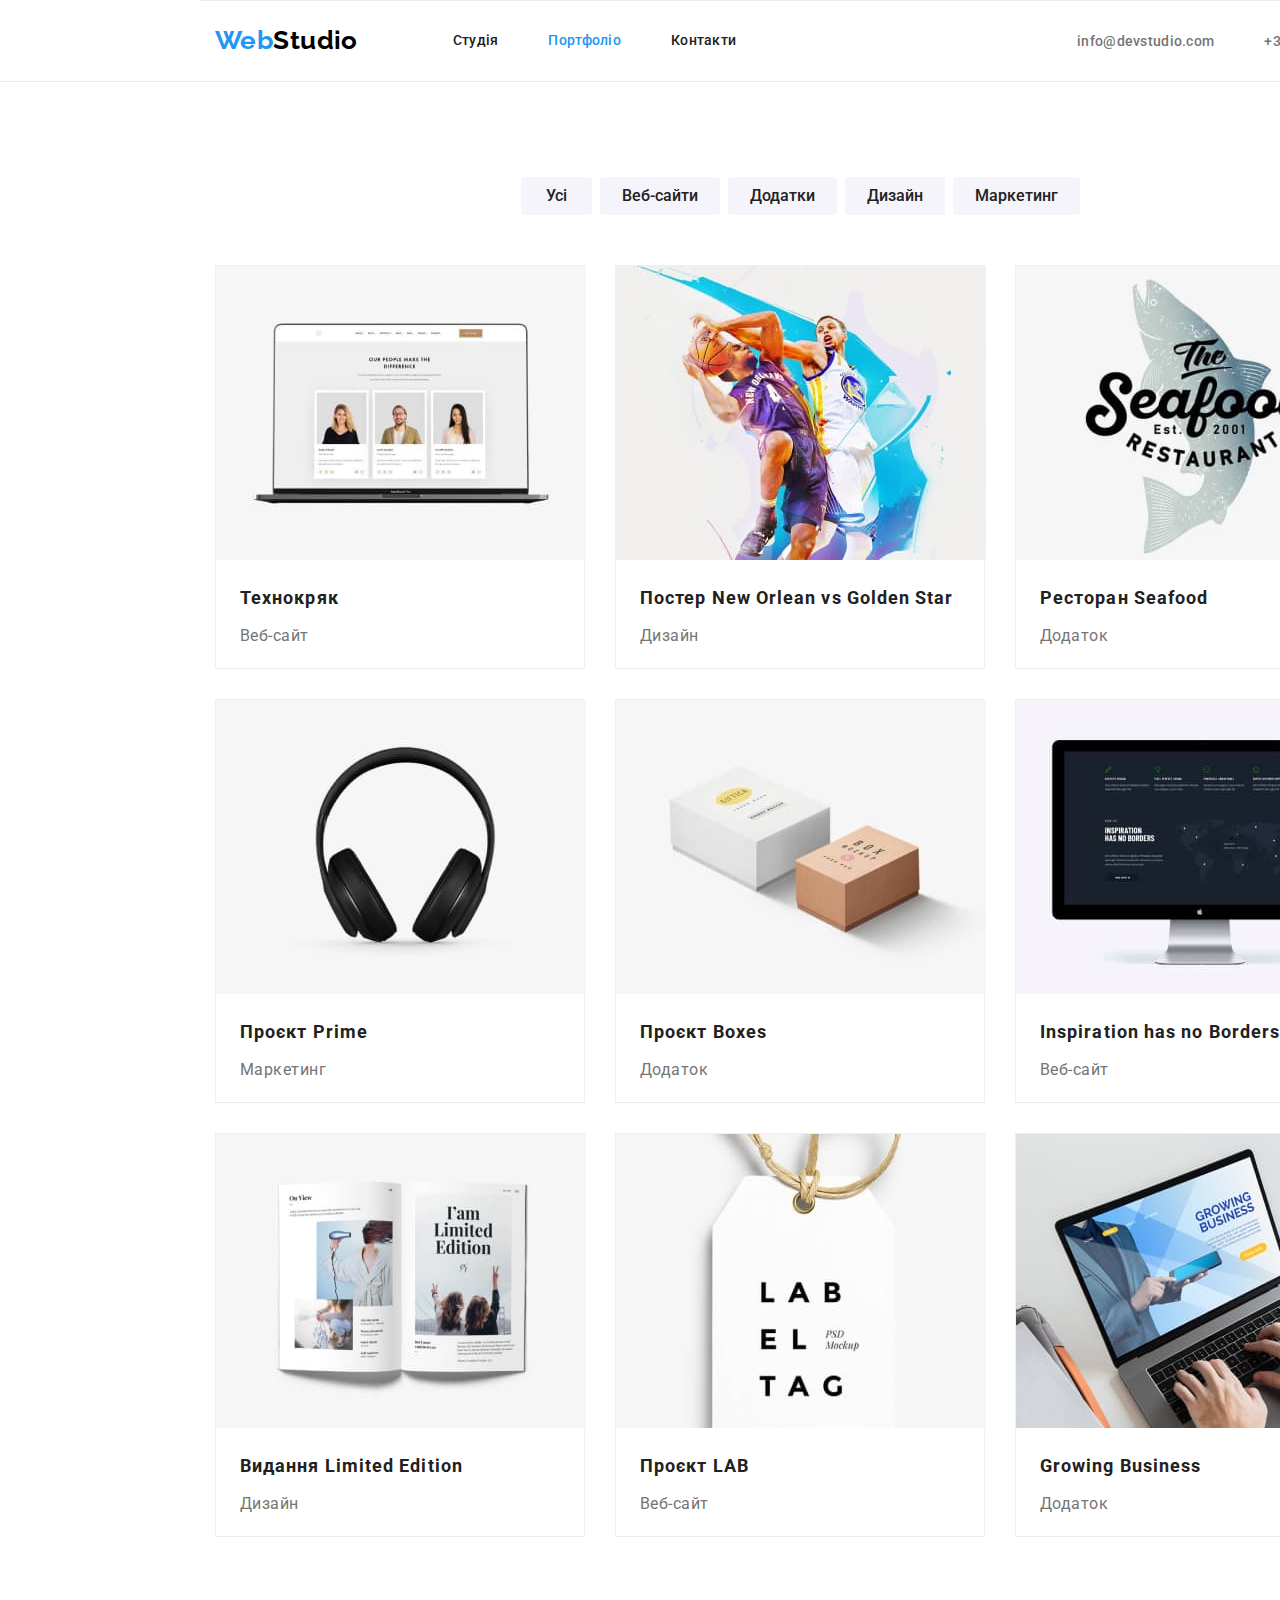
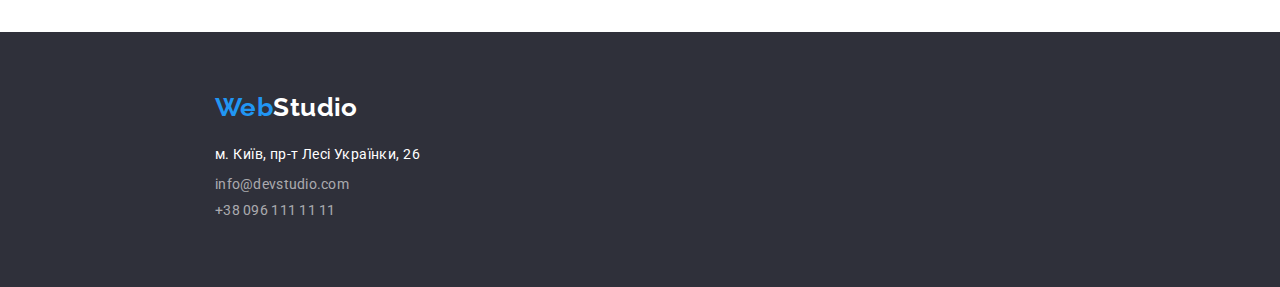
==== portfolio.html @ f29b72a9 "Initial commit" ====
<!DOCTYPE html>
<html lang="uk">

<head>
    <meta charset="UTF-8" />
    <meta http-equiv="X-UA-Compatible" content="IE=edge" />
    <meta name="viewport" content="width=device-width, initial-scale=1.0" />
    <title>Document</title>
    <link rel="preconnect" href="https://fonts.googleapis.com">
    <link rel="preconnect" href="https://fonts.gstatic.com" crossorigin>
    <link href="https://fonts.googleapis.com/css2?family=Raleway:wght@700&family=Roboto:wght@400;500;700;900&display=swap"
        rel="stylesheet">
    <link rel="stylesheet" href="https://cdnjs.cloudflare.com/ajax/libs/modern-normalize/1.1.0/modern-normalize.min.css">
    <link rel="stylesheet" href="css/stils.css">
</head>

<body>
    <header>
        <div class="container main-nav">
            <nav class="navigation">
                <a class="logo" lang="en" href="/"> <span class="logo-head">Web</span>Studio </a>
                <ul class="site-nav list">
                    <li class="nav-item"><a class="link " href="./index.html">Студія</a></li>
                    <li class="nav-item"><a class="link carent" href="./portfolio.html">Портфоліо</a></li>
                    <li class="nav-item"><a class="link" href="">Контакти</a></li>
                </ul>
            </nav>
            <!--Comnacts-->
            <ul class="contacts list">
                <li class="contact-item"><a class="contact-link" href="mailto:info@devstudio.com">info@devstudio.com</a></li>
                <li class="contact-item"><a class="contact-link" href="tel:+380961111111">+38 096 111 11 11</a></li>
            </ul>
        </div>
    </header>
    <main>
        <!-- oll -->
        <section class="section">
            <h1 class="visually-hidden">Усі роботи</h1>
 <div class="container buttons" >
                <ul class="filtr-ptn list">
                    <li class="filtr-item">
                        <button class="filtr-button oll" type="button">Усі</button>
                    </li>
                    <li class="filtr-item">
                        <button class="filtr-button" type="button">Веб-сайти</button>
                    </li>
                    <li class="filtr-item">
                        <button class="filtr-button" type="button">Додатки</button>
                    </li>
                    <li class="filtr-item">
                        <button class="filtr-button" type="button">Дизайн</button>
                    </li>
                    <li class="filtr-item">
                        <button class="filtr-button" type="button">Маркетинг</button>
                    </li>
                </ul>
 </div>
 <div class="container">
                <ul class="project list">
                    <li class="project-item">
                        <a href="">
                            <img src="images/img11.jpg" alt="Технокряк" width="370" height="294">
                            <div class="description">
                                <h2 class="project-title">Технокряк</h2> 
                                <p class="project-text">Веб-сайт</p>
                            </div>
                            <!--<p class="text">Технокрик це майданчик розростання коронавірусу. Компанія використовує цю платформу для цифрового шпигунства та атак на
                            захищені ресурси конкурентів</p> -->
                        </a>            
                    </li>
                    <li class="project-item">
                        <a href="">
                            <img src="images/img12.jpg" alt="ноутбук" width="370" height="294">
                            <div class="description">
                                <h2 class="project-title">Постер New Orlean vs Golden Star</h2>       
                                <p class="project-text">Дизайн</p>
                            </div>
                            <!-- <p class="text">Технокрик це майданчик розростання коронавірусу. Компанія використовує цю платформу для цифрового шпигунства та атак на
                            захищені ресурси конкурентів</p> -->
                        </a> 
                    </li>
                    <li class="project-item">
                        <a href="">
                            <img src="images/img13.jpg" alt="вивіска" width="370" height="294">
                            <div class="description">
                                <h2 class="project-title">Ресторан Seafood</h2> 
                                <p class="project-text">Додаток</p>
                            </div>
                            <!-- <p class="text">Технокрик це майданчик розростання коронавірусу. Компанія використовує цю платформу для цифрового шпигунства та атак на
                            захищені ресурси конкурентів</p> -->
                        </a>               
                    </li>
                    <li class="project-item">
                        <a href="">
                            <img src="images/img14.jpg" alt="навушники" width="370" height="294">
                            <div class="description">
                                <h2 class="project-title">Проєкт Prime</h2> 
                                <p class="project-text">Маркетинг</p>
                            </div>
                            <!-- <p class="text">Технокрик це майданчик розростання коронавірусу. Компанія використовує цю платформу для цифрового шпигунства та атак на
                            захищені ресурси конкурентів</p> -->
                        </a>
                    </li>                
                    <li class="project-item">
                        <a href="">
                            <img src="images/img15.jpg" alt="коробки" width="370" height="294">
                           <div class="description">
                                <h2 class="project-title">Проєкт Boxes</h2> 
                                <p class="project-text">Додаток</p>
                           </div>
                            <!-- <p class="text">Технокрик це майданчик розростання коронавірусу. Компанія використовує цю платформу для цифрового шпигунства та атак на
                            захищені ресурси конкурентів</p> -->
                        </a>               
                    </li>
                    <li class="project-item">
                        <a href="">
                            <img src="images/img16.jpg" alt="монітор" width="370" height="294">
                            <div class="description">
                                <h2 class="project-title">Inspiration has no Borders</h2>        
                                <p class="project-text">Веб-сайт</p>
                            </div>
                            <!-- <p class="text">Технокрик це майданчик розростання коронавірусу. Компанія використовує цю платформу для цифрового шпигунства та атак на
                            захищені ресурси конкурентів</p> -->
                         </a>
                    </li>
                    <li class="project-item">
                        <a href="">
                            <img src="images/img17.jpg" alt="книга" width="370" height="294">
                            <div class="description">
                                <h2 class="project-title">Видання Limited Edition</h2> 
                                <p class="project-text">Дизайн</p>
                            </div>
                            <!-- <p class="text">Технокрик це майданчик розростання коронавірусу. Компанія використовує цю платформу для цифрового шпигунства та атак на
                            захищені ресурси конкурентів</p> -->
                        </a>
                    </li>
                    <li class="project-item">
                        <a href="">
                            <img src="images/img18.jpg" alt="бирка" width="370" height="294">
                            <div class="description">
                                <h2 class="project-title">Проєкт LAB</h2> 
                                <p class="project-text">Веб-сайт</p>
                            </div>
                            <!-- <p class="text">Технокрик це майданчик розростання коронавірусу. Компанія використовує цю платформу для цифрового шпигунства та атак на
                            захищені ресурси конкурентів</p> -->
        
                        </a>            
                    </li>
                        
                     <li class="project-item">
                        <a href="">
                            <img src="images/img19.jpg" alt="лептоп" width="370" height="294">
                            <div class="description">
                                <h2 class="project-title">Growing Business</h2> 
                                <p class="project-text">Додаток</p>
                            </div>
                            <!-- <p class="text">Технокрик це майданчик розростання коронавірусу. Компанія використовує цю платформу для цифрового шпигунства та атак на
                            захищені ресурси конкурентів</p> -->
        
                        </a>              
                    </li>
                </ul>
 </div>
        </section>
    </main>
    <footer>
        <div class="footer">
            <div class="container">
                <a class="logo" lang="en" href="/"> <span class="logo-head">Web</span>Studio </a>
                <address>
                    <ul class="contacts list">
                        <li><a class="address-link" href="">м. Київ, пр-т Лесі Українки, 26</a></li>
                        <li><a class="contact-link" href="mailto:info@devstudio.com">info@devstudio.com</a></li>
                        <li><a class="contact-link" href="tel:+380961111111">+38 096 111 11 11</a></li>
                    </ul>
                </address>
            </div>
        </div>
    
    </footer>
</body>

</html>
---- css/stils.css ----
/* основной текст #757575/
/* вторичный  #212121 /

/* основной фон #F5F5F5*/
/* вторичный фон #F5F4FA*/
/* акцнт #2196F3 */



:root {
    --primary-text-color: #757575;
    --secondary-text-color:#ffffff;
    --title-text-color:#212121;
    --accent-text-color:#2196F3;
    --primery-bg-color:#FFFFFF;
    --secondary-bg-color:#F5F4FA;
    --buttons-color: #F5F4FA;
    --bg-color-html: #ffffff;
}

.list {   
    list-style: none;
 
}
p,
h1,
h2,
h3,
h4,
h5,
h6 {
    margin: 0;
}

ul,
ol {
    margin: 0;
    padding-left: 0;
}

button {
    cursor: pointer;
}

address {
    font-style: normal;
}
a {
    text-decoration: none;
}
img { 
    display: block;

}

body {

    color: var(--primary-text-color);
    font-family: Roboto, sans-serif;
    font-size: 14px;
    letter-spacing: 0.03em;
}

header {
    border-bottom: 1px solid #ECECEC;
    width: 1600px;
    margin: 0 auto;
    background-color: var(--primery-bg-color);
}

main {
    width: 1600px;
    margin: 0 auto;
    background-color: var(--primery-bg-color);
}

footer {
    width: 1600px;
    margin: 0 auto;
}
.visually-hidden {
    position: absolute;
    width: 1px;
    height: 1px;
    margin: -1px;
    border: 0;
    padding: 0;

    white-space: nowrap;
    clip-path: inset(100%);
    clip: rect(0 0 0 0);
    overflow: hidden;
}

.section {
    padding-bottom: 95px;
    padding-top: 95px;
}

/* styles index */



/* site nav */
    
.main-nav {
    border-top: 1px solid #ECECEC;;
    display: flex;
    align-items: center;
}

.navigation {
    display: flex;
    align-items: center;
}

.logo-head {
    color:var(--accent-text-color);

 }

.logo {

    color: #000000;

    font-family: Raleway, cursive;
    font-style: normal;
    font-weight: 700;
    font-size: 26px;
    line-height: 1.2;
}

.site-nav {
    display: flex;
    margin-left: 95px;
}


.nav-item {

}

.nav-item +.nav-item {
    margin-left: 50px;
}


.site-nav .link {
    display: block;
    padding-top: 32px;
    padding-bottom: 32px;

    color:var(--title-text-color);
    font-weight: 500;
    line-height: 1.14;
    letter-spacing: 0.02em;
}
.site-nav .link:hover,
.site-nav .link:focus {
    color:var(--accent-text-color);   
}

.site-nav .link.carent {
    color: var(--accent-text-color);
}

header .contacts {
    display: flex ;
    margin-left: auto;
}

.contact-item+.contact-item { 
    margin-left: 50px;
}


.contact-link {
    color: var(--primary-text-color);

    font-style: normal;
    font-weight: 500;
    line-height: 1.14;
    letter-spacing: 0.02em;
}

.contact-link:hover,
.contact-link:focus {
    color: var(--accent-text-color);
}




.container { 

    margin-left: auto;
    margin-right: auto;
    width: 1200px;
    padding: 0px 15px;
}

/* hero */

.hero {
    width: 1600px;
    margin: 0 auto;
    padding: 200px 0;

    background-color: #2F303A;
    text-align: center;

}
.hero-title {
color: var(--secondary-text-color);

margin: 0 auto;
margin-bottom: 30px;
max-width: 695px;

font-weight: 900;
font-size: 44px;
line-height: 1.36;
letter-spacing: 0.06em;
text-transform: uppercase;
 }



/*hero button */

.hero .button {

color: var(--secondary-text-color);
background-color: var(--accent-text-color);
font-family: Roboto;
font-style: normal;
font-weight: 700;
font-size: 16px;
line-height: 1.88;

align-items: center;
text-align: center;
letter-spacing: 0.06em;

border-radius: 4px;
padding: 10px 32px;

border-color: var(--accent-text-color);
}
    
.hero .button:hover,
.hero .button:focus {
    color: var(--title-text-color);
    background-color: var(--primery-bg-color);
    border-color: var(--primery-bg-color);
    cursor: pointer;
    }


/* about us */

.about {
    padding-top: 95px;
    padding-bottom: 95px;
}

.about-item+.about-item {
    margin-left: 30px;
}

.feature-list {
    display: block;   
     display: flex;
    }

.about-item {
    flex-grow: 1;
}



.about-title {

    margin-top: 0;
    margin-bottom: 10px;
    align-content: center;

    color: var(--title-text-color);
    
    font-size: 14px;
    line-height: 1.14;
    line-height: 1.71;
    text-transform: uppercase;

}

.about-desc {
    margin-bottom: 0;
    margin-top: 0px;
       
    line-height: 1.71;

}

/* What do we do? */

.what-do-we-do {

    padding-top: 0px;
}

.we-do {
    display: flex;
    justify-content: space-between;
}


.section-title {
    margin-top: 0;
    margin-bottom: 50px;

    color: var(--title-text-color);

    font-size: 36px;
    line-height: 1.17;
    text-align: center;
}


/* Our team */
.our-team {
    padding: 95px 0px;
    background-color: var(--secondary-bg-color);
}

.team-name {
    margin-bottom: 10px;

    color: var(--title-text-color);

    font-style: normal;font-weight: 500;
    font-size: 16px;
    line-height: 1.19;
    text-align: center;
}

.team {
    display: block;
    display: flex;
    justify-content: space-between;
}

.team-item {

}

.card {

    width: 270px;
    height: 368px;

    text-align: center;

    box-shadow: 0px 1px 3px rgba(0, 0, 0, 0.12), 
    0px 1px 1px rgba(0, 0, 0, 0.14),
     0px 2px 1px rgba(0, 0, 0, 0.2);
    border-radius: 0px 0px 4px 4px;
    background-color: var(--primery-bg-color);
}

.imag {
    margin-bottom: 30px;

}

.prof {
    font-size: 16px;
    line-height: 1.19;
    text-align: center;
}
/* footer */

.footer {

    width: 1600px;
    height: 255px;
    margin: 0 auto;
    padding-top: 60px;
    padding-bottom: 60px;
    background-color: #2F303A;
}
.footer .logo {
    display: block;
    margin-bottom: 20px;
    color: #ffffff;
}

.footer .contact-link {
    display: block;
    margin-top: 10px;
}

.address-link {
    color: var(--secondary-text-color);
    font-style: normal;
    line-height: 1.71;
}
.address-link:hover,
.address-link:focus {
     color: var(--accent-text-color);
}
address .contact-link {
    color: rgba(255, 255, 255, 0.6);
    font-weight: 400;
}

/* styles portfolio */

/* filtr batton */

.filtr-ptn {
    display: block;
    display: flex;
    justify-content: center;
    margin-left: auto;
    margin-right: auto;

} 

.filtr-item+.filtr-item {
    margin-left: 8px;
}


.buttons {
    padding-bottom: 50px;
}


.filtr-button {

    color: var(--title-text-color);

    font-family: Roboto;
    font-style: normal;
    font-weight: 500;
    font-size: 16px;
    line-height: 1.63;

    
    background-color: var(--buttons-color);
    border-radius: 4px;
    padding: 6px 22px;
    border: none;
 }

.oll {
    padding: 6px 25px;
}

.filtr-button:hover, 
.filtr-button:focus {
    color: #ffffff;
    background-color: var(--accent-text-color);
    cursor: pointer;
   }

 /* works */

 .project {
    display: block;
    display: flex;
    flex-wrap: wrap;


 }

 .project-item {
    margin-right: 30px;
    margin-bottom: 30px;
  }

.project-item:nth-child(3n+3) {
    
    margin-right: 0 ;
   }

.project-item:nth-last-child(-n+3)
 {
    margin-bottom: 0;
}

 .project-item {

     width: 370px;
     height: 404px;
     
     background: #FFFFFF;
     border: 1px solid #EEEEEE;
    }

.description {
    padding: 20px 24px;
}

 .project-title {

    padding-bottom: 5px;
    color: var(--title-text-color);
    font-size: 18px;
    line-height: 2;
    letter-spacing: 0.06em;

 }

 .project-text { 
    color: var(--primary-text-color);
    font-size: 16px;
    line-height: 1.88;
    letter-spacing: 0.03em;
 }
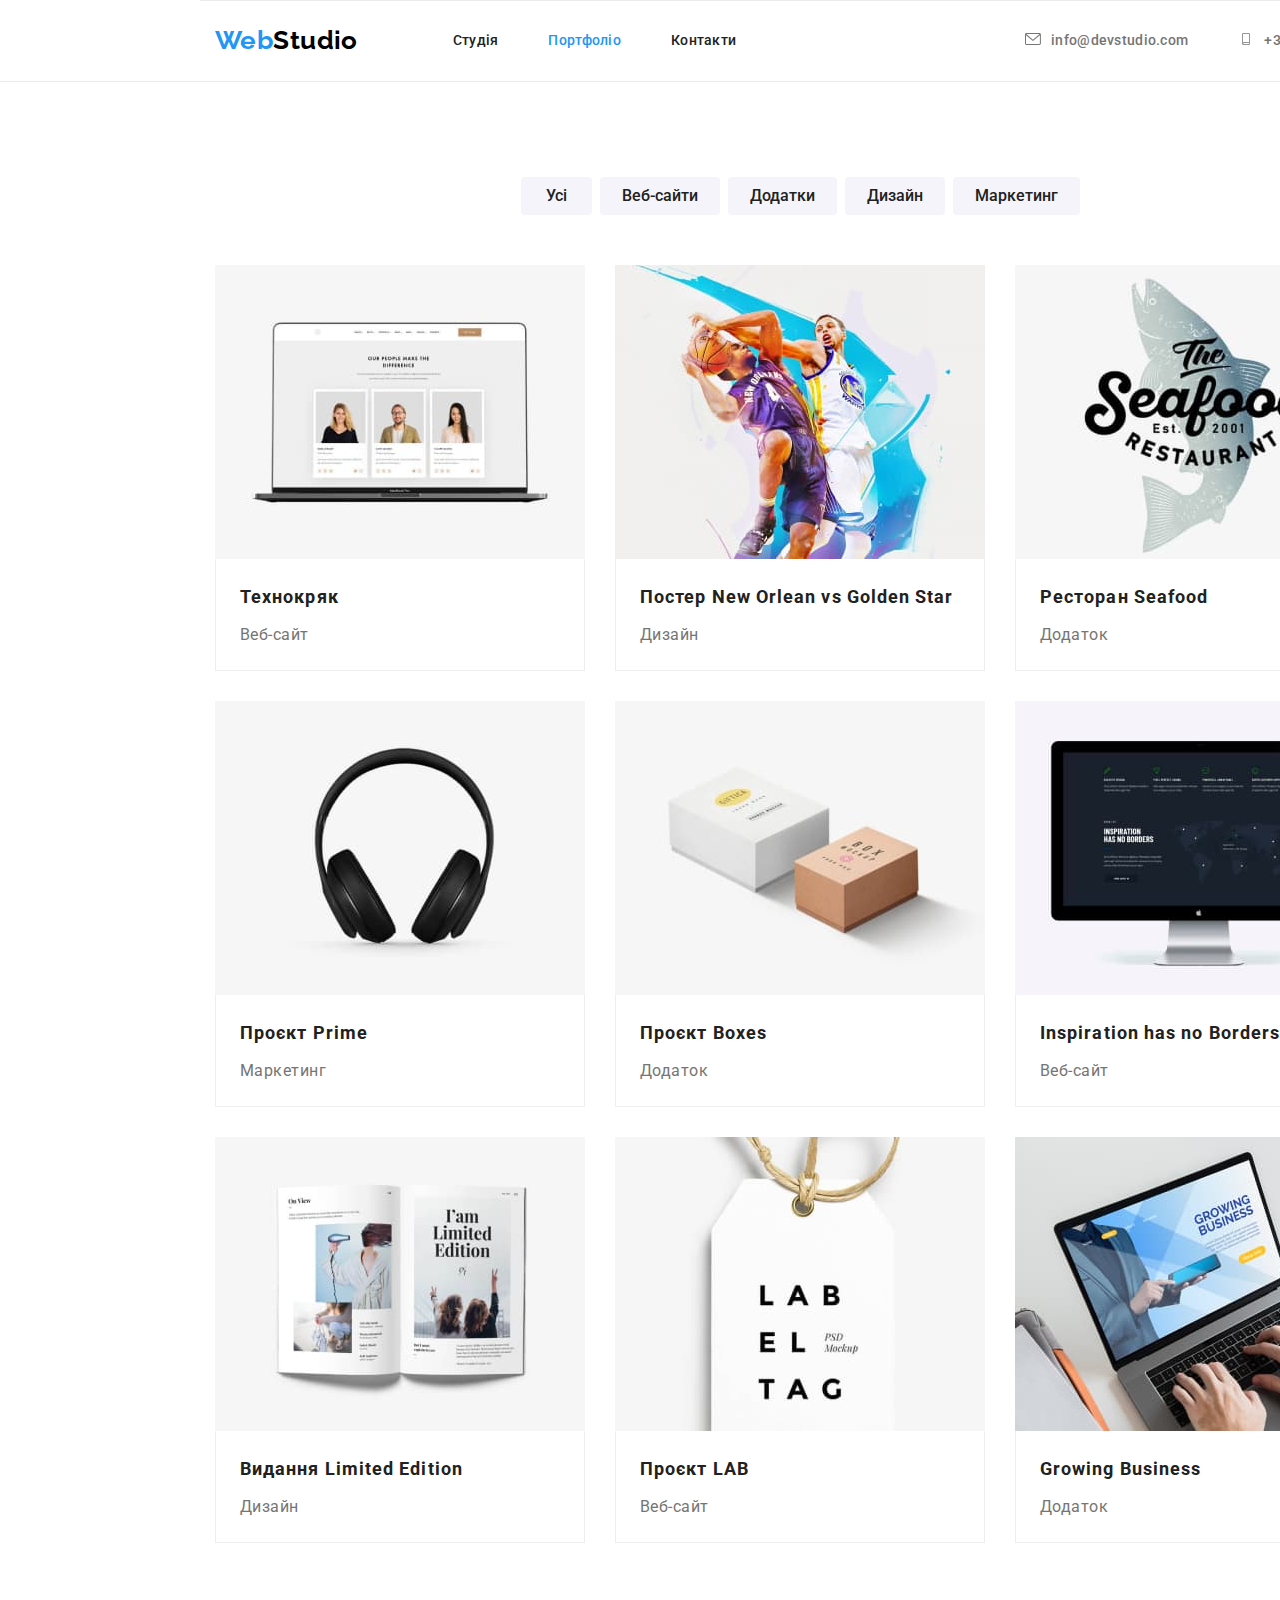
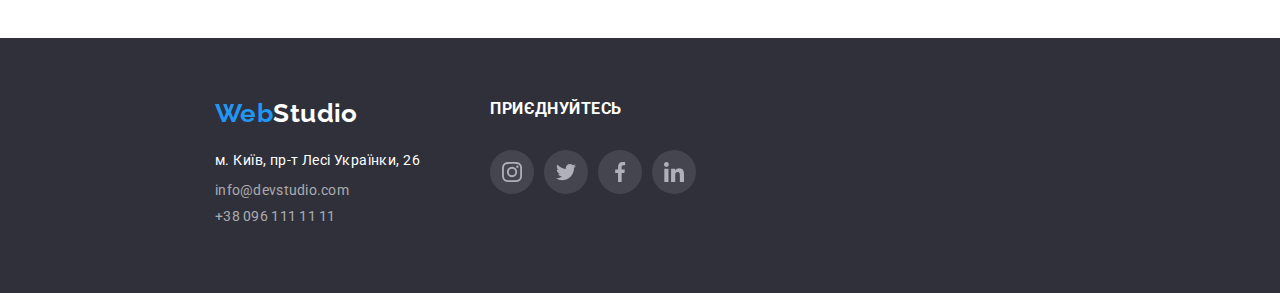
==== commit a2b69e8f: "dz4-svg-hover" ====
--- a/portfolio.html
+++ b/portfolio.html
@@ -15,23 +15,36 @@
 </head>
 
 <body>
-    <header>
-        <div class="container main-nav">
-            <nav class="navigation">
-                <a class="logo" lang="en" href="/"> <span class="logo-head">Web</span>Studio </a>
-                <ul class="site-nav list">
-                    <li class="nav-item"><a class="link " href="./index.html">Студія</a></li>
-                    <li class="nav-item"><a class="link carent" href="./portfolio.html">Портфоліо</a></li>
-                    <li class="nav-item"><a class="link" href="">Контакти</a></li>
-                </ul>
-            </nav>
-            <!--Comnacts-->
-            <ul class="contacts list">
-                <li class="contact-item"><a class="contact-link" href="mailto:info@devstudio.com">info@devstudio.com</a></li>
-                <li class="contact-item"><a class="contact-link" href="tel:+380961111111">+38 096 111 11 11</a></li>
+<header>
+    <div class="container main-nav">
+        <nav class="navigation">
+            <a class="logo" lang="en" href="/"> <span class="logo-head">Web</span>Studio </a>
+            <ul class="site-nav list">
+                <li class="nav-item"><a class="link" href="./index.html">Студія</a></li>
+                <li class="nav-item"><a class="link carent" href="./portfolio.html">Портфоліо</a></li>
+                <li class="nav-item"><a class="link" href="">Контакти</a></li>
             </ul>
-        </div>
-    </header>
+        </nav>
+        <!--Comnacts-->
+        <ul class="contacts list">
+            <li class="contact-item email">
+                <a class="contact-link" href="mailto:info@devstudio.com">
+                    <svg class="contact-icon" width="16px" height="12px">
+                        <use href="/images/symbol-defs.svg#icon-envelope">
+                        </use>
+                    </svg>
+                    <span class="contact-link-text">info@devstudio.com</span>
+                </a>
+            </li>
+            <li class="contact-item"><a class="contact-link" href="tel:+380961111111"><svg class="contact-icon"
+                        width="16px" height="12px">
+                        <use href="/images/symbol-defs.svg#icon-smartphone">
+                        </use>
+                    </svg>
+                    <span class="contact-link-text">+38 096 111 11 11</span></a></li>
+        </ul>
+    </div>
+</header>
     <main>
         <!-- oll -->
         <section class="section">
@@ -58,7 +71,7 @@
  <div class="container">
                 <ul class="project list">
                     <li class="project-item">
-                        <a href="">
+                        <a class="project-link" href="">
                             <img src="images/img11.jpg" alt="Технокряк" width="370" height="294">
                             <div class="description">
                                 <h2 class="project-title">Технокряк</h2> 
@@ -69,7 +82,7 @@
                         </a>            
                     </li>
                     <li class="project-item">
-                        <a href="">
+                        <a class="project-link" href="">
                             <img src="images/img12.jpg" alt="ноутбук" width="370" height="294">
                             <div class="description">
                                 <h2 class="project-title">Постер New Orlean vs Golden Star</h2>       
@@ -80,7 +93,7 @@
                         </a> 
                     </li>
                     <li class="project-item">
-                        <a href="">
+                        <a class="project-link" href="">
                             <img src="images/img13.jpg" alt="вивіска" width="370" height="294">
                             <div class="description">
                                 <h2 class="project-title">Ресторан Seafood</h2> 
@@ -91,7 +104,7 @@
                         </a>               
                     </li>
                     <li class="project-item">
-                        <a href="">
+                        <a class="project-link" href="">
                             <img src="images/img14.jpg" alt="навушники" width="370" height="294">
                             <div class="description">
                                 <h2 class="project-title">Проєкт Prime</h2> 
@@ -102,7 +115,7 @@
                         </a>
                     </li>                
                     <li class="project-item">
-                        <a href="">
+                        <a class="project-link" href="">
                             <img src="images/img15.jpg" alt="коробки" width="370" height="294">
                            <div class="description">
                                 <h2 class="project-title">Проєкт Boxes</h2> 
@@ -113,7 +126,7 @@
                         </a>               
                     </li>
                     <li class="project-item">
-                        <a href="">
+                        <a class="project-link" href="">
                             <img src="images/img16.jpg" alt="монітор" width="370" height="294">
                             <div class="description">
                                 <h2 class="project-title">Inspiration has no Borders</h2>        
@@ -124,7 +137,7 @@
                          </a>
                     </li>
                     <li class="project-item">
-                        <a href="">
+                        <a class="project-link" href="">
                             <img src="images/img17.jpg" alt="книга" width="370" height="294">
                             <div class="description">
                                 <h2 class="project-title">Видання Limited Edition</h2> 
@@ -135,7 +148,7 @@
                         </a>
                     </li>
                     <li class="project-item">
-                        <a href="">
+                        <a class="project-link" href="">
                             <img src="images/img18.jpg" alt="бирка" width="370" height="294">
                             <div class="description">
                                 <h2 class="project-title">Проєкт LAB</h2> 
@@ -148,7 +161,7 @@
                     </li>
                         
                      <li class="project-item">
-                        <a href="">
+                        <a class="project-link" href="">
                             <img src="images/img19.jpg" alt="лептоп" width="370" height="294">
                             <div class="description">
                                 <h2 class="project-title">Growing Business</h2> 
@@ -163,21 +176,60 @@
  </div>
         </section>
     </main>
-    <footer>
-        <div class="footer">
-            <div class="container">
-                <a class="logo" lang="en" href="/"> <span class="logo-head">Web</span>Studio </a>
-                <address>
-                    <ul class="contacts list">
-                        <li><a class="address-link" href="">м. Київ, пр-т Лесі Українки, 26</a></li>
-                        <li><a class="contact-link" href="mailto:info@devstudio.com">info@devstudio.com</a></li>
-                        <li><a class="contact-link" href="tel:+380961111111">+38 096 111 11 11</a></li>
-                    </ul>
-                </address>
-            </div>
+  <footer>
+    <div class="footer">
+   <div class="footer-content">
+        <div class="footer-addres">
+          <a class="logo" lang="en" href="/"> <span class="logo-head">Web</span>Studio </a>
+          <address>
+            <ul class="contacts list">
+              <li><a class="address-link" href="">м. Київ, пр-т Лесі Українки, 26</a></li>
+              <li><a class="contact-link" href="mailto:info@devstudio.com">info@devstudio.com</a></li>
+              <li><a class="contact-link" href="tel:+380961111111">+38 096 111 11 11</a></li>
+            </ul>
+          </address>
         </div>
-    
-    </footer>
+        <div class="joine-us">
+          <h3 class="join-us-text">приєднуйтесь</h3>
+          <ul class="team-soc-list list">
+            <li class="team-soc-item">
+              <a href="#" class="team-soc-link footer-soc link">
+                <svg class="team-soc-ikon" width="20" height="20">
+                  <use href="/images/symbol-defs.svg#icon-instagram">
+                  </use>
+                </svg>
+              </a>
+            </li>
+            <li class="team-soc-item">
+              <a href="#" class="team-soc-link footer-soc link">
+                <svg class="team-soc-ikon" width="20" height="20">
+                  <use href="/images/symbol-defs.svg#icon-twitter">
+                  </use>
+                </svg>
+              </a>
+            </li>
+            <li class="team-soc-item">
+              <a href="#" class="team-soc-link footer-soc link">
+                <svg class="team-soc-ikon" width="20" height="20">
+                  <use href="/images/symbol-defs.svg#icon-facebook">
+                  </use>
+                </svg>
+              </a>
+            </li>
+            <li class="team-soc-item">
+              <a href="#" class="team-soc-link footer-soc link">
+                <svg class="team-soc-ikon" width="20" height="20">
+                  <use href="/images/symbol-defs.svg#icon-linkedin">
+                  </use>
+                </svg>
+              </a>
+            </li>
+          </ul>
+        </div>
+   </div>
+    </div>
+  
+  </footer>
 </body>
 
 </html>--- a/css/stils.css
+++ b/css/stils.css
@@ -172,7 +172,12 @@
 .contact-item+.contact-item { 
     margin-left: 50px;
 }
-
+.contact-item.email {
+    height: 16px;
+    display: flex;
+    align-items: center;
+    justify-content: center;
+}
 
 .contact-link {
     color: var(--primary-text-color);
@@ -181,14 +186,29 @@
     font-weight: 500;
     line-height: 1.14;
     letter-spacing: 0.02em;
+
+    height: 100%;
+    display: flex;
+    gap: 10px;
+    fill: #757575;
+    align-items: flex-start;
+  
+}
+
+.contact-link-text {
+    display: block;
+  
 }
 
 .contact-link:hover,
 .contact-link:focus {
     color: var(--accent-text-color);
-}
-
-
+    fill: var(--accent-text-color);
+}
+
+.contact-icon {
+   
+}
 
 
 .container { 
@@ -202,11 +222,13 @@
 /* hero */
 
 .hero {
-    width: 1600px;
+    max-width: 1600px;
     margin: 0 auto;
     padding: 200px 0;
-
-    background-color: #2F303A;
+    background-image: linear-gradient(rgba(47, 48, 58, 0.4),rgba(47, 48, 58, 0.4)), url(../images/hero-bg.jpg);
+    background-repeat: no-repeat;
+    background-position: center;
+        /* background-color: #2F303A; */
     text-align: center;
 
 }
@@ -264,17 +286,20 @@
     padding-bottom: 95px;
 }
 
+.feature-list {
+    display: block;
+    display: flex;
+}
+
 .about-item+.about-item {
     margin-left: 30px;
 }
 
-.feature-list {
-    display: block;   
-     display: flex;
-    }
 
 .about-item {
-    flex-grow: 1;
+    max-width: 270px;
+
+    
 }
 
 
@@ -294,6 +319,34 @@
 
 }
 
+.about-title::before {
+    content: "";
+    height: 120px;
+    display: block;
+    background-color: #F5F4FA;
+    border-radius: 4px;
+    margin-bottom: 30px;
+    background-repeat: no-repeat;
+    background-position: center;
+    background-size: 70px 70px;
+}
+
+.about-item:nth-child(1) .about-title::before {
+    background-image: url(../images/antenna.svg);
+}
+
+.about-item:nth-child(2) .about-title::before {
+    background-image: url(../images/clock.svg);
+}
+
+.about-item:nth-child(3) .about-title::before {
+    background-image: url(../images/diagram.svg);
+}
+
+
+.about-item:nth-child(4) .about-title::before {
+    background-image: url(../images/astronaut.svg);
+}
 .about-desc {
     margin-bottom: 0;
     margin-top: 0px;
@@ -327,7 +380,7 @@
 }
 
 
-/* Our team */
+/* -----------------Our team----------------------- */
 .our-team {
     padding: 95px 0px;
     background-color: var(--secondary-bg-color);
@@ -355,10 +408,8 @@
 }
 
 .card {
-
+    min-height: 248px;
     width: 270px;
-    height: 368px;
-
     text-align: center;
 
     box-shadow: 0px 1px 3px rgba(0, 0, 0, 0.12), 
@@ -378,7 +429,92 @@
     line-height: 1.19;
     text-align: center;
 }
-/* footer */
+
+.team-soc-list {
+    display: flex;
+    justify-content: center;
+    gap: 10px;
+    padding-top: 15px;
+    padding-bottom: 30px;
+
+}
+
+
+.team-soc-item {
+    width: 44px;
+    height: 44px;
+}
+
+
+.team-soc-link {
+    width: 100%;
+    height: 100%;
+    border-radius: 50%;
+
+    display: flex;
+    align-items: center;
+    justify-content: center;   
+    fill: #AFB1B8; 
+}
+
+.team-soc-link:hover,
+.team-soc-link:focus
+ {
+    fill: var(--secondary-text-color);
+    background-color: var(--accent-text-color);
+}
+
+
+/* --------------------CLAENTS---------------------- */
+
+.claentc-title {
+    margin-bottom: 50px;
+    margin-top: 0;
+        
+    color: var(--title-text-color);
+        
+    font-size: 36px;
+    line-height: 1.17;
+    text-align: center;
+}
+
+.claents-list {
+    display: flex;
+    align-items: center;
+    justify-content: center;
+    gap: 30px;
+}
+
+.claents-item {
+    width: 170px;
+    height: 92px;
+   
+
+}
+
+.claents-link {
+    border: 1px solid #AFB1B8;
+    border-radius: 4px;
+
+    width: 100%;
+    height: 100%;
+    display:flex ;
+    align-items: center;
+    justify-content: center; 
+    fill: #AFB1B8;   
+}
+
+.claents-link:hover,
+.claents-link:focus {
+    fill: var(--accent-text-color);
+    border-color: var(--accent-text-color);
+}
+
+.claents-ikon {
+    display: block;
+}
+
+/* --------------------footer----------------- */
 
 .footer {
 
@@ -401,6 +537,7 @@
 }
 
 .address-link {
+    display: block;
     color: var(--secondary-text-color);
     font-style: normal;
     line-height: 1.71;
@@ -414,9 +551,39 @@
     font-weight: 400;
 }
 
-/* styles portfolio */
-
-/* filtr batton */
+.footer-content {
+    display: flex;
+    align-items: center;
+    justify-content: left;
+}
+.footer-addres {
+    display: block;
+    min-width: 230px;
+    padding-left: 215px;
+}
+
+.joine-us {
+    display: block;
+    min-width: 205px;
+    padding-left: 70px;
+}
+.footer-soc {
+    background: rgba(255, 255, 255, 0.1);
+
+}
+.join-us-text {
+        padding-bottom: 16px;
+
+        font-weight: 700;
+        line-height: calc(16 / 14);
+        letter-spacing: 0.03em;
+        text-transform: uppercase;
+        color: var(--secondary-text-color);
+}
+
+/* -----------------styles portfolio-------------- */
+
+/* ------------------filtr batton--------------- */
 
 .filtr-ptn {
     display: block;
@@ -465,7 +632,7 @@
     cursor: pointer;
    }
 
- /* works */
+ /* --------------works---------------- */
 
  .project {
     display: block;
@@ -492,15 +659,15 @@
 
  .project-item {
 
-     width: 370px;
-     height: 404px;
      
      background: #FFFFFF;
-     border: 1px solid #EEEEEE;
     }
 
 .description {
     padding: 20px 24px;
+    border-right: 1px solid #EEEEEE;
+    border-left: 1px solid #EEEEEE;
+    border-bottom: 1px solid #EEEEEE;
 }
 
  .project-title {
@@ -519,3 +686,11 @@
     line-height: 1.88;
     letter-spacing: 0.03em;
  }
+.project-link {
+    display: block;
+}
+
+.project-link:hover,
+.project-link:focus {
+    box-shadow: 0px 1px 1px rgba(0, 0, 0, 0.12), 0px 4px 4px rgba(0, 0, 0, 0.06), 1px 4px 6px rgba(0, 0, 0, 0.16);
+}
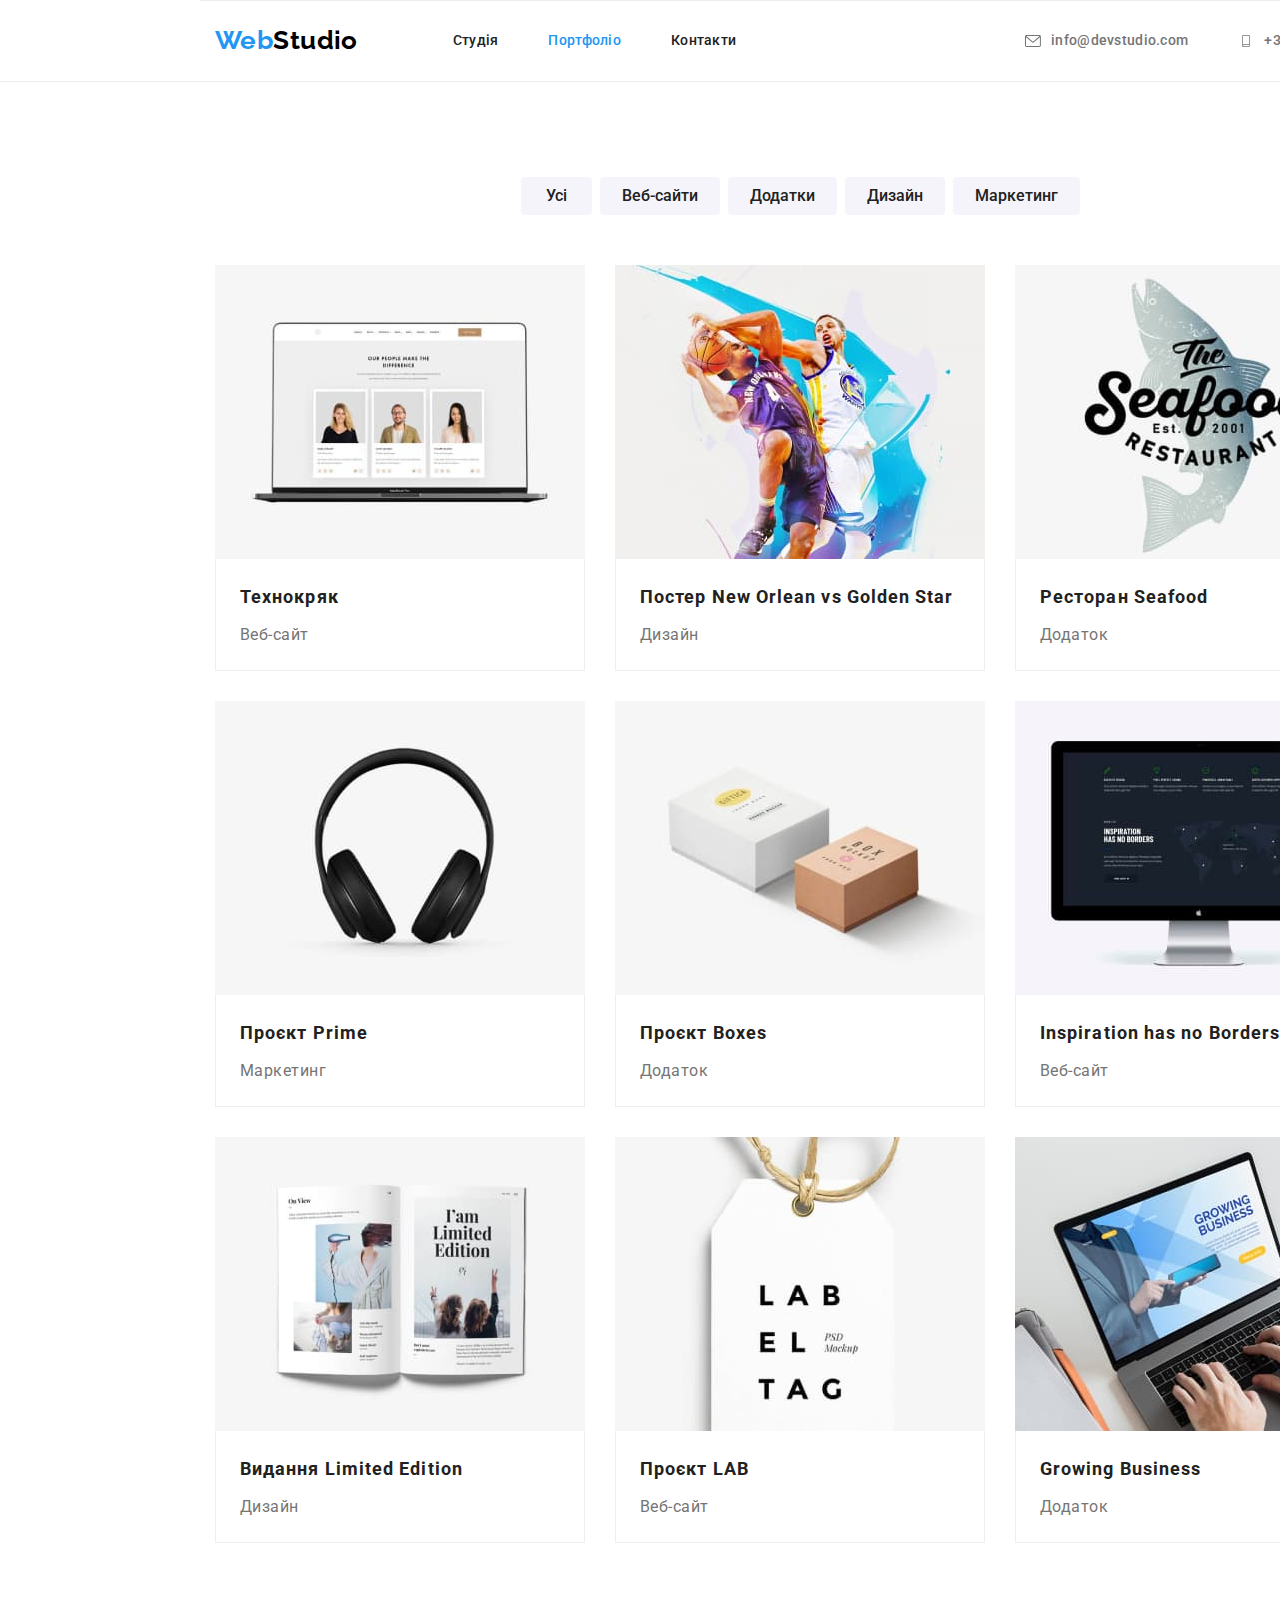
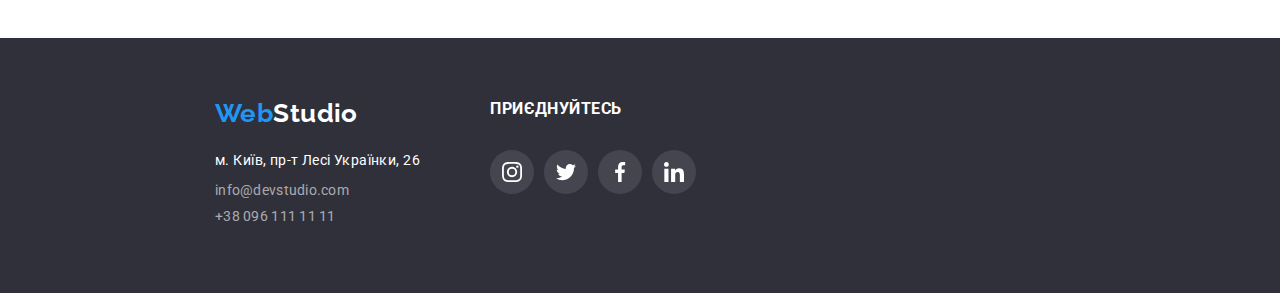
==== commit 8762c610: "dz4-corrected-svg-html" ====
--- a/portfolio.html
+++ b/portfolio.html
@@ -36,7 +36,7 @@
                     <span class="contact-link-text">info@devstudio.com</span>
                 </a>
             </li>
-            <li class="contact-item"><a class="contact-link" href="tel:+380961111111"><svg class="contact-icon"
+            <li class="contact-item"><a class="contact-link" href="tel:+380961111111"><svg class="contact-icon  "
                         width="16px" height="12px">
                         <use href="/images/symbol-defs.svg#icon-smartphone">
                         </use>
--- a/css/stils.css
+++ b/css/stils.css
@@ -189,9 +189,10 @@
 
     height: 100%;
     display: flex;
+    align-items: center;
     gap: 10px;
     fill: #757575;
-    align-items: flex-start;
+   
   
 }
 
@@ -206,9 +207,6 @@
     fill: var(--accent-text-color);
 }
 
-.contact-icon {
-   
-}
 
 
 .container { 
@@ -299,8 +297,26 @@
 .about-item {
     max-width: 270px;
 
-    
-}
+
+
+    }
+
+.about-laibl {
+    display: flex;
+    align-items: center;
+    justify-content: center;
+    height: 120px;
+
+    background-color: #F5F4FA;
+    border-radius: 4px;
+    margin-bottom: 30px;
+  }
+
+    .about-svg {
+    display: block;
+    fill: #AFB1B8;
+    outline: tomato;
+    }
 
 
 
@@ -319,7 +335,7 @@
 
 }
 
-.about-title::before {
+/* .about-title::before {
     content: "";
     height: 120px;
     display: block;
@@ -328,10 +344,10 @@
     margin-bottom: 30px;
     background-repeat: no-repeat;
     background-position: center;
-    background-size: 70px 70px;
-}
-
-.about-item:nth-child(1) .about-title::before {
+    background-size: 70px 70px; */
+}
+
+/* .about-item:nth-child(1) .about-title::before {
     background-image: url(../images/antenna.svg);
 }
 
@@ -346,7 +362,7 @@
 
 .about-item:nth-child(4) .about-title::before {
     background-image: url(../images/astronaut.svg);
-}
+} */
 .about-desc {
     margin-bottom: 0;
     margin-top: 0px;
@@ -581,6 +597,9 @@
         color: var(--secondary-text-color);
 }
 
+.joine-us .team-soc-ikon {
+    fill: #FFFFFF;
+}
 /* -----------------styles portfolio-------------- */
 
 /* ------------------filtr batton--------------- */
@@ -630,6 +649,7 @@
     color: #ffffff;
     background-color: var(--accent-text-color);
     cursor: pointer;
+    box-shadow: 0px 3px 1px rgba(0, 0, 0, 0.1), 0px 1px 2px rgba(0, 0, 0, 0.08), 0px 2px 2px rgba(0, 0, 0, 0.12);
    }
 
  /* --------------works---------------- */
